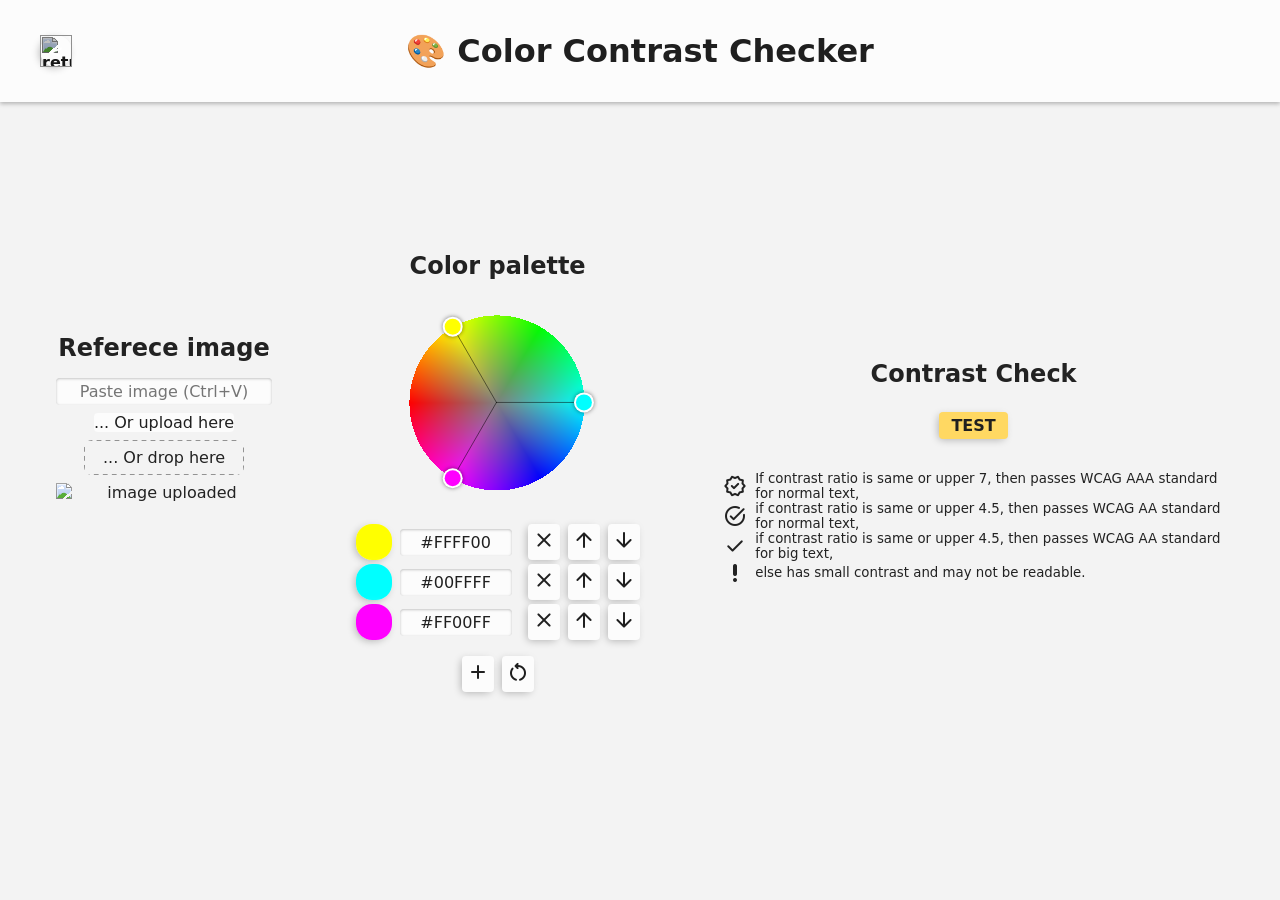
==== contrast-check/index.html @ 96b60060 "mv + upd header footer main styles" ====
<!doctype html>
<html lang="en">

<head>
  <meta charset="utf-8" />
  <meta name="viewport" content="width=device-width, initial-scale=1" />
  <base href="./" />
  <link rel="icon" href="./../favicon.ico" sizes="any" type="image/svg+xml" />
  <link rel="apple-touch-icon" href="./../favicon.ico" sizes="any" type="image/svg+xml" />
  <link rel="manifest" href="./../manifest.webmanifest" />
  <link rel="styleSheet" href="./../styles/styles.css" type="text/css"/>
  
  <title>Color Contrast Checker</title>
  <meta name="description" content="Color palette" />
  <link rel="styleSheet" href="./styles.css" type="text/css" media="screen" />
  <link rel="stylesheet" href="https://fonts.googleapis.com/css2?family=Material+Symbols+Rounded:opsz,wght,FILL,GRAD@24,400,1,0" />
</head>

<body class="light">

  <header class="container row">
    <nav>
      <a class="btn btn-icon" href="./../" id="btn-main-menu">
        <img class="apps-icon" src="./../favicon.ico" title="return to main menu"/>
        <span><</span>
      </a>
    </nav>
    <h1>🎨 Color Contrast Checker</h1>
  </header>

  <main class="container">
    <section class="cont" id="image-reference">
      <h2>Referece image</h2>
      <input type="text" id="image-input" placeholder="Paste image (Ctrl+V)" />
      <label for="image-file" class="custom-file-upload">
        ... Or upload here
        <input type="file" id="image-file" accept="image/*" />
      </label>
      <div id="image-drop">... Or drop here</div>
      <img id="image-display" class="pixel" alt="image uploaded"/>
    </section>

    <!-- COLOR PICKERS -->
    <section class="cont" id="color-picker">
      <h2>Color palette</h2>
      <div>
        <canvas id="colorWheel" width="200" height="200" onclick="pickColorWheel.pickColor(event)"></canvas>
        <!-- onpointerdown="pickColorWheel.enableMove(event, true)"
            onpointerup="pickColorWheel.enableMove(event, false)"
            onpointerout="pickColorWheel.enableMove(event, false)" -->
      </div>
      <ul id="colors"></ul>
      <div class="row">
        <button class="icon" onclick="addColor()">
          <span class="material-symbols-rounded">add</span>
        </button>
        <button class="icon" onclick="resetColors()">
          <span class="material-symbols-rounded">restart_alt</span>
        </button>
      </div>
    </section>

    <!-- TEST COLORS -->
    <section class="cont" id="test">
      <h2>Contrast Check</h2>
      <button class="fade-colors-backg btn-text" onclick="testColors()">TEST</button>
      <div id="test-colors"></div>
      <small>
        <div class="row">
          <span class="material-symbols-rounded">new_releases</span>
          If contrast ratio is same or upper 7, then passes WCAG AAA standard for normal text,
        </div>
        <div class="row">
          <span class="material-symbols-rounded">task_alt</span>
          if contrast ratio is same or upper 4.5, then passes WCAG AA standard for normal text,
        </div>
        <div class="row">
          <span class="material-symbols-rounded">check</span>
          if contrast ratio is same or upper 4.5, then passes WCAG AA standard for big text,
        </div>
        <div class="row">
          <span class="material-symbols-rounded">priority_high</span>
          else has small contrast and may not be readable.
        </div>
      </small>
    </section>

  </main>

  <footer></footer>

</body>

</html>

<script src="./scripts/commonColor.js"></script>
<script src="./scripts/imageViewer.js"></script>
<script src="./scripts/colorManagement.js"></script>
<script src="./scripts/colorPicker.js"></script>
<script src="./scripts/wcagValidation.js"></script>
<script src="./scripts/script.js"></script>
---- styles/styles.css ----
@import url("./reset.css");
@import url("./theme.css");
@import url("./animations.css");
@import url("./layout.css");
@import url("./forms.css");

/* grid-column: 1/-1; */
h1 {
  width: inherit; /*100%*/
  text-align: center;
}

h2 {
  width: 100%;
  margin-bottom: 0.5rem;
}
h2, h3 {
  text-align: center;
}

/* Cards */
.card-container {
  grid-column: 1 / -1;
  display: flex;
  gap: 1rem;
  justify-content: center;
  max-width: max-content;
  flex-wrap: wrap;
  width: 100%;
  min-width: -webkit-fill-available;
}

.card {
  display: block;
  padding: 1rem 1.5rem;
  align-content: space-evenly;
  background-color: var(--paper);
  color: var(--text-secondary);
  border-radius: 0.25rem;
}

.card.card-small { width: 8rem; }

.card h4 {
  text-align: center;
  text-transform: uppercase;
  opacity: 0.85;
}


/* General */
img.apps-icon {
  width: 2rem;
  height: 2rem;
  image-rendering: pixelated;
  vertical-align: middle;
}
#btn-main-menu {
  position: relative;
}
#btn-main-menu span {
  position: absolute;
  left: 0%;
  top: 0%;
  width: 100%;
  height: 100%;
  align-content: center;
  text-align: center;
  font-weight: bold;
  font-size: large;
  color: #fff;
}
#btn-main-menu img {
  filter: brightness(0.75);
}


.big-icon {
  text-align: center;
  font-size: 4rem;
}
---- contrast-check/styles.css ----
@import url('https://fonts.googleapis.com/css2?family=Poppins:wght@200;300;400;600&display=swap');

.container {
  grid-template-columns: 1fr 2fr 3fr;
}

*[hidden] {
  display: none !important;
}

/* button */
button, input, .custom-file-upload {
  position: relative;
  align-items: center;
  border: none;
  border-radius: 0.25rem;
  font-size: 1em;
  background-color: var(--paper);
  color: var(--text-secondary);
  transition: 0.33s;
}
button.icon {
  padding: 0.25rem;
}

input {
  box-shadow: 0px 0.5pt 2pt #00000040 inset;
  padding: 0.25em 0.5em;
  text-align: center;
  font-size: medium;
}
input[type="color"] {
  padding: 0rem;
  width: 2em;
  height: 2em;
}
input[type="file"] {
  display: none;
}
::-webkit-color-swatch { border: none; }
::-moz-color-swatch { border: none; }
::-webkit-color-swatch-wrapper { padding: 0; }
::-moz-color-swatch-wrapper { padding: 0; }

input:focus{
  outline: none;
}
input[type="text"]:hover {
  box-shadow: 0px 1pt 4pt #00000040 inset;
}
input[type="text"]:active {
  box-shadow: 0px 2pt 8pt #00000040 inset;
}


/* General */
.row {
  display: flex;
  flex-direction: row;
  align-items: center;
  gap: 0.5rem;
}

.pixel {
  /* IE, only works on <img> tags */
  -ms-interpolation-mode: nearest-neighbor;
  /* Firefox */
  image-rendering: crisp-edges;
  /* Chromium + Safari */
  image-rendering: pixelated;
}

/* Section cont */
main.container > h1 {
  flex-grow: 1;
  width: 100%;
  text-align: center;
  padding: 0.75rem 1rem 0.5rem;
  font-size: 2.5rem;
}

section.cont {
  position: relative;
  min-height: calc(100% - 2em);
  max-width: 1360px;
  padding: 1em;
  margin: 0px auto;
  display: flex;
  align-items: center;
  justify-content: center;
  flex-wrap: wrap;
}

section#color-picker,
section#test {
  flex-direction: column;
  gap: 1rem;
}

section#color-picker input[type="text"] {
  text-transform: uppercase;
  width: 6rem;
}

/* COLOR PICKER */
canvas#colorWheel {
  cursor: default;
}

/* IMAGE REFERENCE */
#image-reference {
  display: flex;
  text-align: center;
  flex-direction: column;
  gap: 0.5rem;
}
#image-drop {
  background-color: var(--background);
  background-image: url("data:image/svg+xml,%3csvg width='100%25' height='100%25' xmlns='http://www.w3.org/2000/svg'%3e%3crect width='100%25' height='100%25' fill='none' rx='4' ry='4' stroke='%23333' stroke-width='1' stroke-dasharray='4%2c5' stroke-dashoffset='0' stroke-linecap='round'/%3e%3c/svg%3e");
  min-width: 8rem;
  padding: 0.5rem 1rem;
  /* border: 1pt dashed var(--text-primary); */
  border-radius: 0.5rem;
  cursor: pointer;
  transition: 0.3s;
}
#image-drop.hover, #image-drop:hover {
  filter: brightness(0.95);
}
img#image-display {
  width: 100%;
  min-height: 8rem;
  max-width: 100%;
  max-height: 50vh;
  height: auto;
  /* border-radius: 0.5rem; */
  /* border: 1pt dashed var(--primary-main); */
}

/* COLORS */
ul#colors {
  position: relative;
  list-style: none;
  display: flex;
  flex-direction: column;
  /* gap: 0.75rem; */
  gap: 0.25rem;
}
ul#colors input[type="color"]{
  width: 2.25rem;
  height: 2.25rem;
}

/* COMBINATIONS */
#test-colors .combination,
#test-colors .contrast {
  justify-content: space-evenly;
}
#test-colors .combination {
  width: 20rem;
  padding: 0.5rem 0.75rem;
  font-size: medium;
  text-align: center;
}
#test-colors .contrast {
  width: 5rem;
}

@media screen and (max-width: 850px) {
  .container {
    grid-template-columns: 1fr 1fr;
  }
  section#test {
    grid-column: 1/-1;
  }
}

@media screen and (max-width: 640px) {
  .container {
    grid-template-columns: 1fr;
  }
  section#color-picker {
    grid-column: 1/-1;
  }
}

@media (max-width: 480px) {
  #test-colors .combination {
    width: 12rem;
  }
}
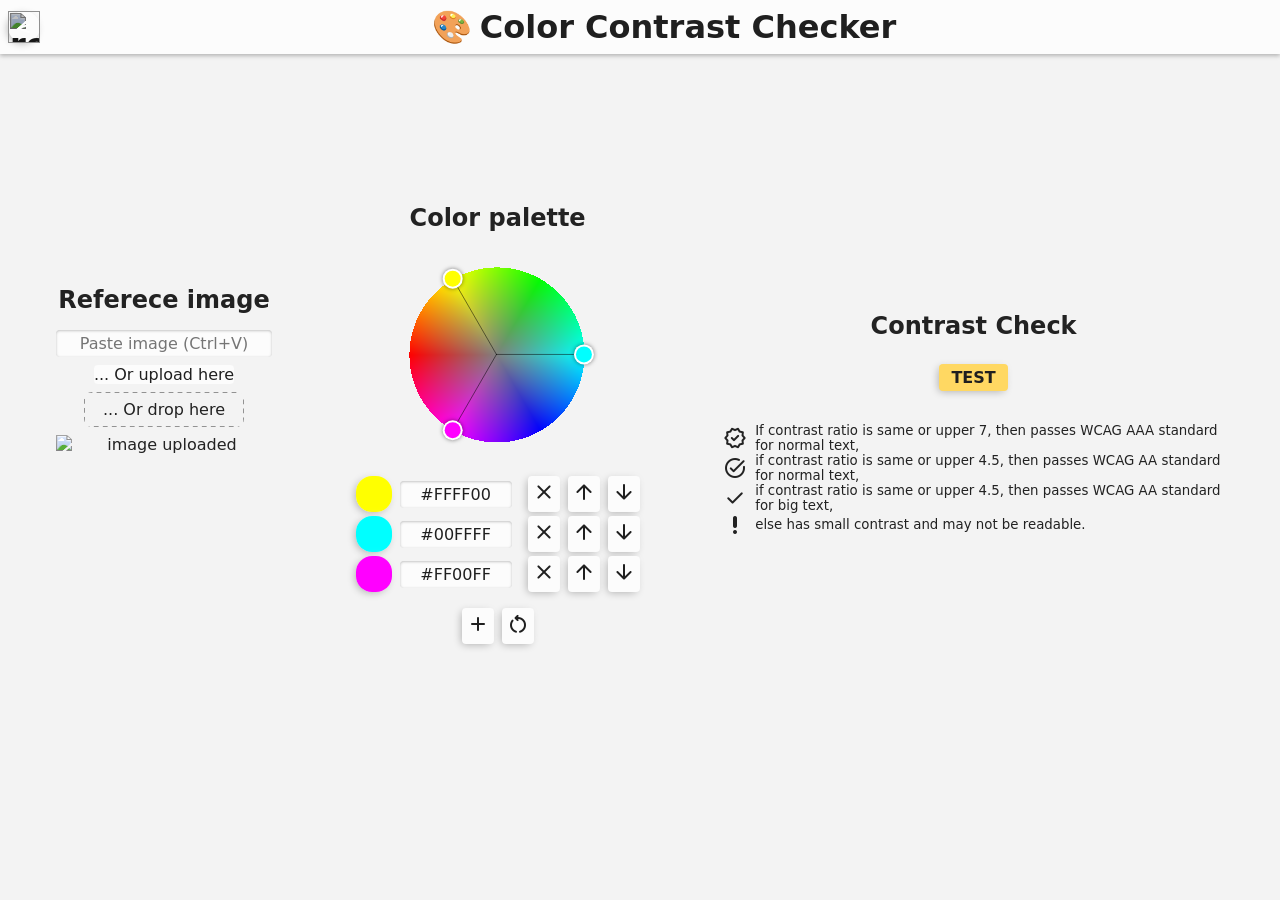
==== commit 4048697c: "Fixing header icons" ====
--- a/contrast-check/index.html
+++ b/contrast-check/index.html
@@ -18,14 +18,17 @@
 
 <body class="light">
 
-  <header class="container row">
+  <header>
     <nav>
       <a class="btn btn-icon" href="./../" id="btn-main-menu">
-        <img class="apps-icon" src="./../favicon.ico" title="return to main menu"/>
+        <img class="apps-icon pixel" src="./../favicon.ico" title="return to main menu"/>
         <span><</span>
       </a>
     </nav>
-    <h1>🎨 Color Contrast Checker</h1>
+    <div class="mini-app-name">
+      <span class="apps-icon">🎨</span>
+      <h1>Color Contrast Checker</h1>
+    </div>
   </header>
 
   <main class="container">
--- a/styles/styles.css
+++ b/styles/styles.css
@@ -16,6 +16,17 @@
 }
 h2, h3 {
   text-align: center;
+}
+
+.pixel {
+  /* IE, only works on <img> tags */
+  -ms-interpolation-mode: nearest-neighbor;
+  /* For Edge, Chrome, and Opera */
+  image-rendering: pixelated;
+  /* For Safari (older versions) and fallback */
+  image-rendering: -webkit-optimize-contrast;
+  /* For Firefox and the future W3C standard */
+  image-rendering: crisp-edges;
 }
 
 /* Cards */
@@ -49,32 +60,6 @@
 
 
 /* General */
-img.apps-icon {
-  width: 2rem;
-  height: 2rem;
-  image-rendering: pixelated;
-  vertical-align: middle;
-}
-#btn-main-menu {
-  position: relative;
-}
-#btn-main-menu span {
-  position: absolute;
-  left: 0%;
-  top: 0%;
-  width: 100%;
-  height: 100%;
-  align-content: center;
-  text-align: center;
-  font-weight: bold;
-  font-size: large;
-  color: #fff;
-}
-#btn-main-menu img {
-  filter: brightness(0.75);
-}
-
-
 .big-icon {
   text-align: center;
   font-size: 4rem;
--- a/contrast-check/styles.css
+++ b/contrast-check/styles.css
@@ -59,15 +59,6 @@
   flex-direction: row;
   align-items: center;
   gap: 0.5rem;
-}
-
-.pixel {
-  /* IE, only works on <img> tags */
-  -ms-interpolation-mode: nearest-neighbor;
-  /* Firefox */
-  image-rendering: crisp-edges;
-  /* Chromium + Safari */
-  image-rendering: pixelated;
 }
 
 /* Section cont */
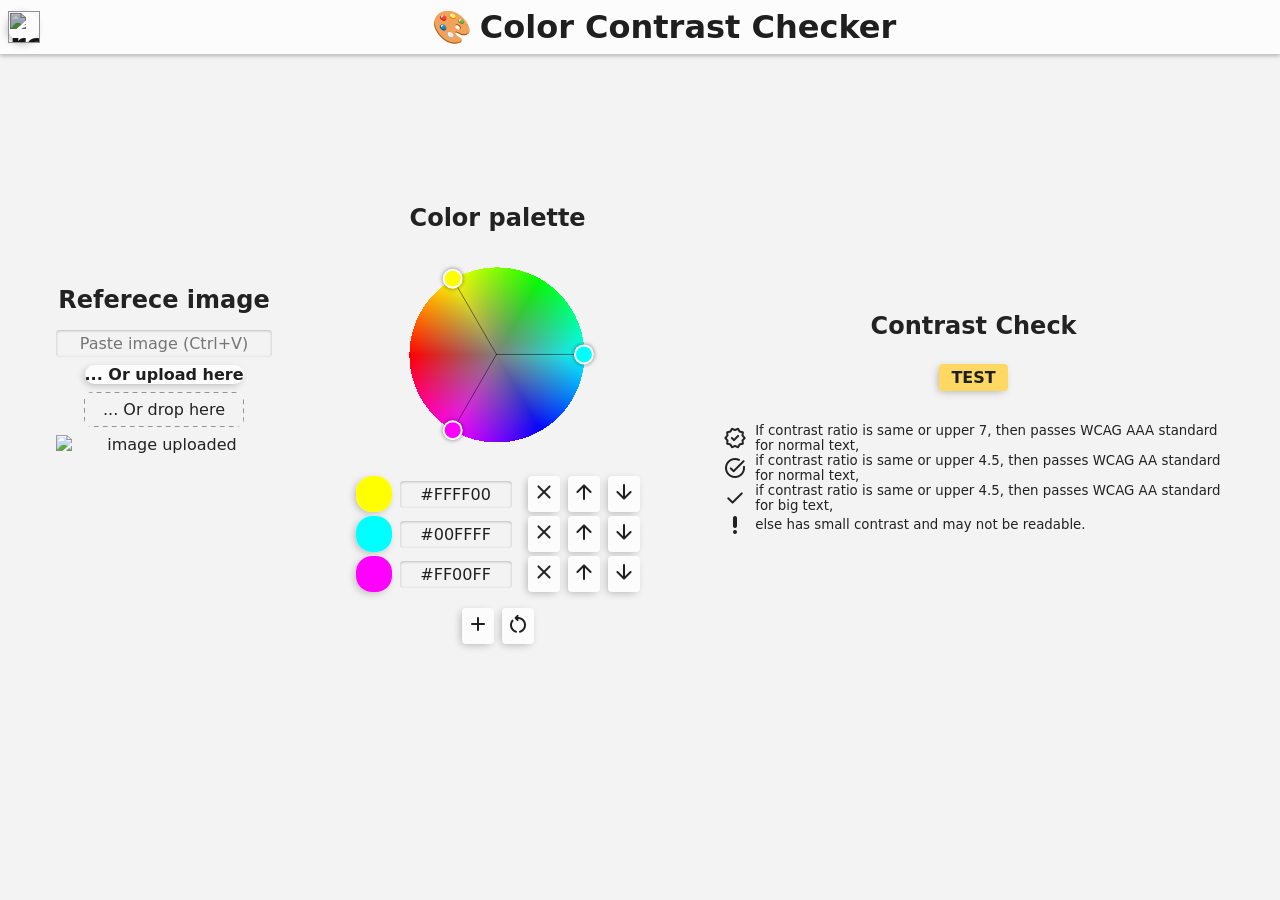
==== commit 4a21c0f8: "updating btns and input styles WIP using contrast-check" ====
--- a/contrast-check/index.html
+++ b/contrast-check/index.html
@@ -35,7 +35,7 @@
     <section class="cont" id="image-reference">
       <h2>Referece image</h2>
       <input type="text" id="image-input" placeholder="Paste image (Ctrl+V)" />
-      <label for="image-file" class="custom-file-upload">
+      <label for="image-file" class="btn">
         ... Or upload here
         <input type="file" id="image-file" accept="image/*" />
       </label>
--- a/styles/styles.css
+++ b/styles/styles.css
@@ -2,7 +2,7 @@
 @import url("./theme.css");
 @import url("./animations.css");
 @import url("./layout.css");
-@import url("./forms.css");
+@import url("./controls.css");
 
 /* grid-column: 1/-1; */
 h1 {
--- a/contrast-check/styles.css
+++ b/contrast-check/styles.css
@@ -6,50 +6,6 @@
 
 *[hidden] {
   display: none !important;
-}
-
-/* button */
-button, input, .custom-file-upload {
-  position: relative;
-  align-items: center;
-  border: none;
-  border-radius: 0.25rem;
-  font-size: 1em;
-  background-color: var(--paper);
-  color: var(--text-secondary);
-  transition: 0.33s;
-}
-button.icon {
-  padding: 0.25rem;
-}
-
-input {
-  box-shadow: 0px 0.5pt 2pt #00000040 inset;
-  padding: 0.25em 0.5em;
-  text-align: center;
-  font-size: medium;
-}
-input[type="color"] {
-  padding: 0rem;
-  width: 2em;
-  height: 2em;
-}
-input[type="file"] {
-  display: none;
-}
-::-webkit-color-swatch { border: none; }
-::-moz-color-swatch { border: none; }
-::-webkit-color-swatch-wrapper { padding: 0; }
-::-moz-color-swatch-wrapper { padding: 0; }
-
-input:focus{
-  outline: none;
-}
-input[type="text"]:hover {
-  box-shadow: 0px 1pt 4pt #00000040 inset;
-}
-input[type="text"]:active {
-  box-shadow: 0px 2pt 8pt #00000040 inset;
 }
 
 
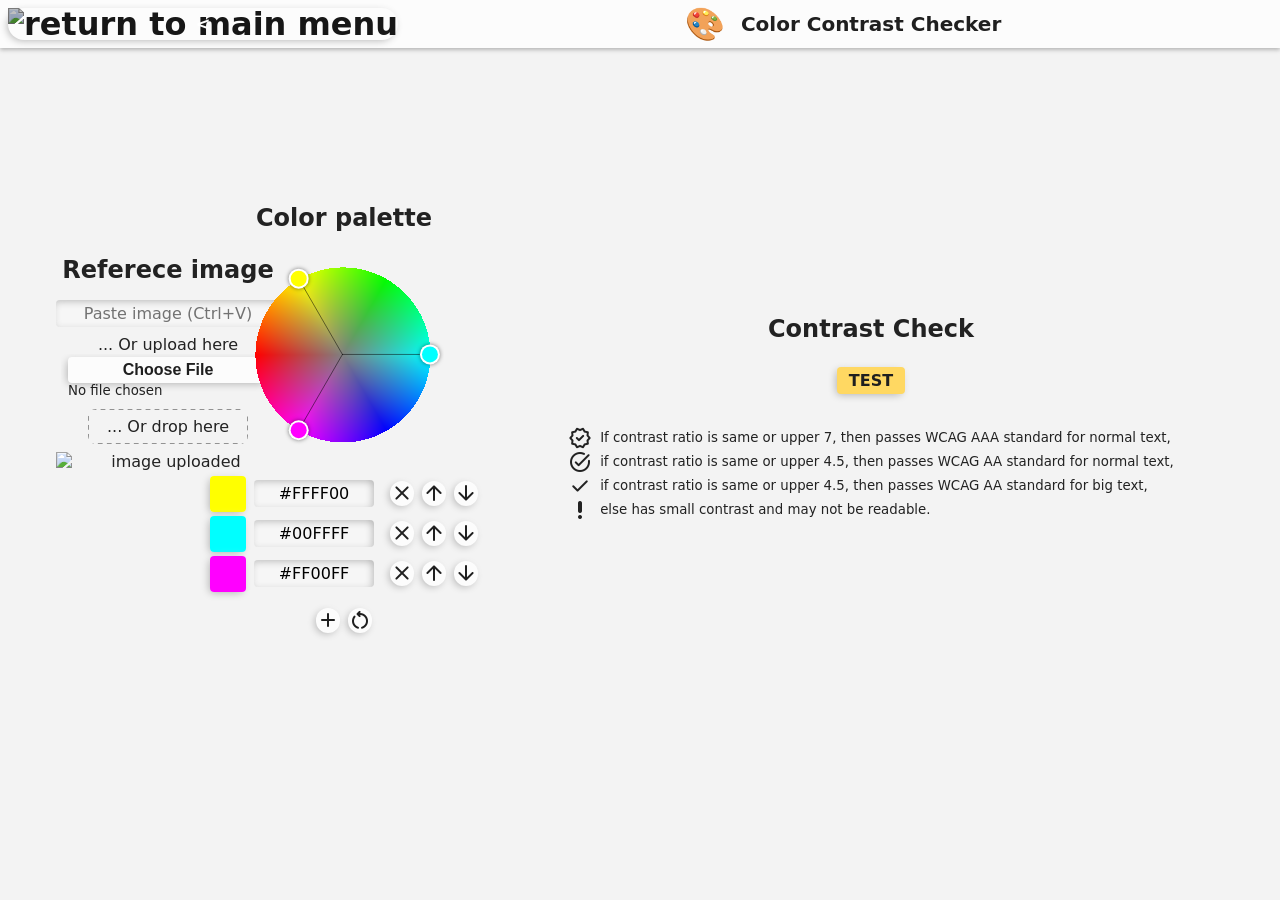
==== commit e64aa49b: "updating inputs style (file + btn) * file no longer requires being inside another container" ====
--- a/contrast-check/index.html
+++ b/contrast-check/index.html
@@ -35,7 +35,7 @@
     <section class="cont" id="image-reference">
       <h2>Referece image</h2>
       <input type="text" id="image-input" placeholder="Paste image (Ctrl+V)" />
-      <label for="image-file" class="btn">
+      <label for="image-file">
         ... Or upload here
         <input type="file" id="image-file" accept="image/*" />
       </label>
@@ -54,10 +54,10 @@
       </div>
       <ul id="colors"></ul>
       <div class="row">
-        <button class="icon" onclick="addColor()">
+        <button class="btn-icon" onclick="addColor()">
           <span class="material-symbols-rounded">add</span>
         </button>
-        <button class="icon" onclick="resetColors()">
+        <button class="btn-icon" onclick="resetColors()">
           <span class="material-symbols-rounded">restart_alt</span>
         </button>
       </div>
@@ -66,7 +66,7 @@
     <!-- TEST COLORS -->
     <section class="cont" id="test">
       <h2>Contrast Check</h2>
-      <button class="fade-colors-backg btn-text" onclick="testColors()">TEST</button>
+      <button class="fade-colors-backg" onclick="testColors()">TEST</button>
       <div id="test-colors"></div>
       <small>
         <div class="row">
--- a/styles/styles.css
+++ b/styles/styles.css
@@ -28,6 +28,10 @@
   /* For Firefox and the future W3C standard */
   image-rendering: crisp-edges;
 }
+
+/* *[hidden] {
+  display: none !important;
+} */
 
 /* Cards */
 .card-container {
--- a/contrast-check/styles.css
+++ b/contrast-check/styles.css
@@ -1,13 +1,4 @@
 @import url('https://fonts.googleapis.com/css2?family=Poppins:wght@200;300;400;600&display=swap');
-
-.container {
-  grid-template-columns: 1fr 2fr 3fr;
-}
-
-*[hidden] {
-  display: none !important;
-}
-
 
 /* General */
 .row {
@@ -44,6 +35,13 @@
   gap: 1rem;
 }
 
+section#color-picker {
+  grid-column: 2/3;
+}
+section#test {
+  grid-column: 4/-1;
+}
+
 section#color-picker input[type="text"] {
   text-transform: uppercase;
   width: 6rem;
@@ -60,6 +58,7 @@
   text-align: center;
   flex-direction: column;
   gap: 0.5rem;
+  grid-column: 1/1;
 }
 #image-drop {
   background-color: var(--background);
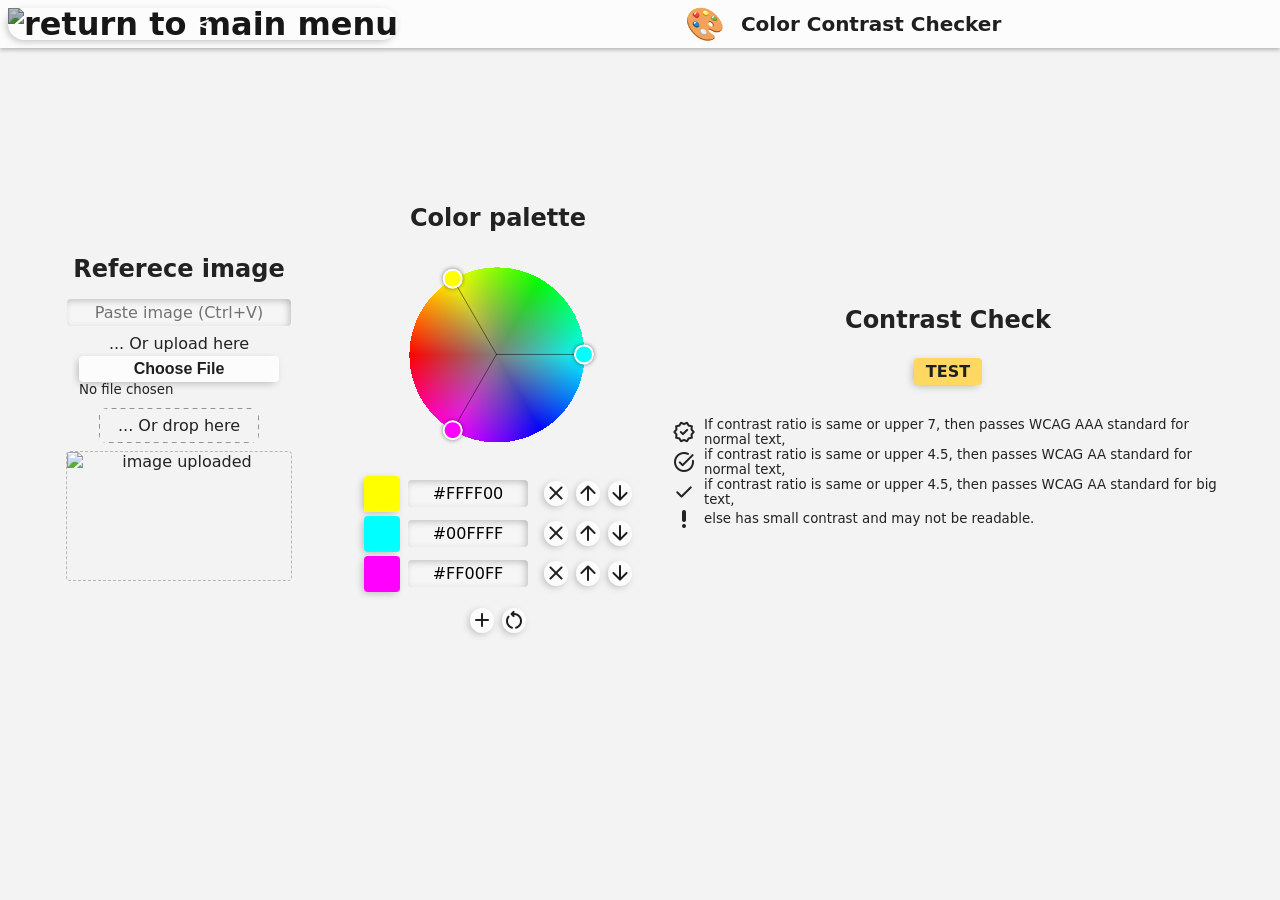
==== commit a61f9c40: "Contrast-checker fix grids" ====
--- a/contrast-check/index.html
+++ b/contrast-check/index.html
@@ -36,7 +36,7 @@
       <h2>Referece image</h2>
       <input type="text" id="image-input" placeholder="Paste image (Ctrl+V)" />
       <label for="image-file">
-        ... Or upload here
+        <div>... Or upload here</div>
         <input type="file" id="image-file" accept="image/*" />
       </label>
       <div id="image-drop">... Or drop here</div>
--- a/styles/styles.css
+++ b/styles/styles.css
@@ -3,6 +3,7 @@
 @import url("./animations.css");
 @import url("./layout.css");
 @import url("./controls.css");
+@import url("./cards.css");
 
 /* grid-column: 1/-1; */
 h1 {
@@ -33,35 +34,6 @@
   display: none !important;
 } */
 
-/* Cards */
-.card-container {
-  grid-column: 1 / -1;
-  display: flex;
-  gap: 1rem;
-  justify-content: center;
-  max-width: max-content;
-  flex-wrap: wrap;
-  width: 100%;
-  min-width: -webkit-fill-available;
-}
-
-.card {
-  display: block;
-  padding: 1rem 1.5rem;
-  align-content: space-evenly;
-  background-color: var(--paper);
-  color: var(--text-secondary);
-  border-radius: 0.25rem;
-}
-
-.card.card-small { width: 8rem; }
-
-.card h4 {
-  text-align: center;
-  text-transform: uppercase;
-  opacity: 0.85;
-}
-
 
 /* General */
 .big-icon {
--- a/contrast-check/styles.css
+++ b/contrast-check/styles.css
@@ -36,10 +36,10 @@
 }
 
 section#color-picker {
-  grid-column: 2/3;
+  grid-column: span 2;
 }
 section#test {
-  grid-column: 4/-1;
+  grid-column: span 4;
 }
 
 section#color-picker input[type="text"] {
@@ -58,7 +58,7 @@
   text-align: center;
   flex-direction: column;
   gap: 0.5rem;
-  grid-column: 1/1;
+  grid-column: span 2;
 }
 #image-drop {
   background-color: var(--background);
@@ -79,8 +79,9 @@
   max-width: 100%;
   max-height: 50vh;
   height: auto;
-  /* border-radius: 0.5rem; */
-  /* border: 1pt dashed var(--primary-main); */
+  border-radius: var(--input-radius);
+  border: 1pt dashed #00000040;
+  outline: 1pt dashed #ffffff40;
 }
 
 /* COLORS */
@@ -117,16 +118,13 @@
     grid-template-columns: 1fr 1fr;
   }
   section#test {
-    grid-column: 1/-1;
+    grid-column: span 2;
   }
 }
 
 @media screen and (max-width: 640px) {
   .container {
     grid-template-columns: 1fr;
-  }
-  section#color-picker {
-    grid-column: 1/-1;
   }
 }
 
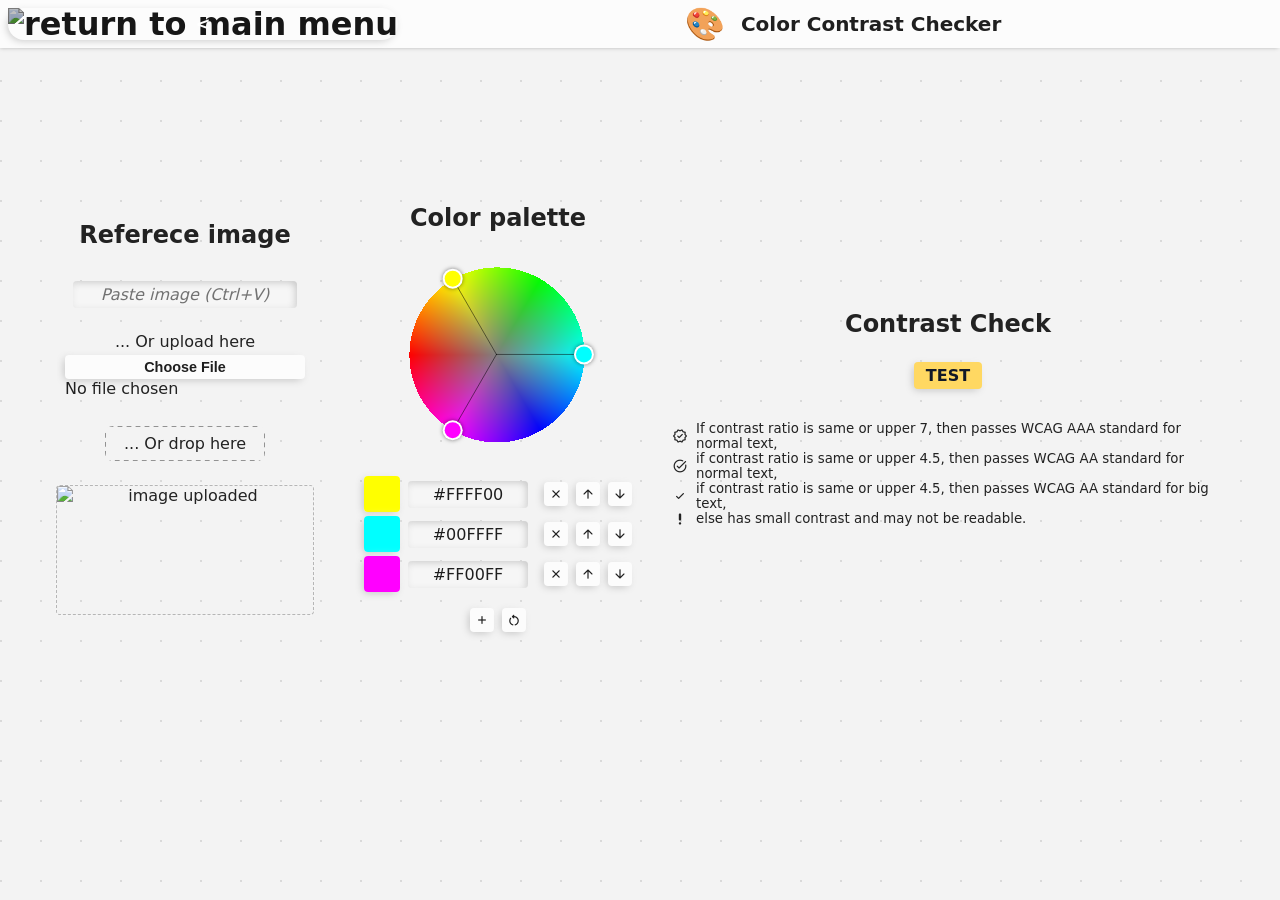
==== commit ebb8265d: "use autmatic dark or light mode" ====
--- a/contrast-check/index.html
+++ b/contrast-check/index.html
@@ -92,6 +92,7 @@
 
   <footer></footer>
 
+  <script src="./../scripts/script.js"></script>
 </body>
 
 </html>
--- a/styles/styles.css
+++ b/styles/styles.css
@@ -2,8 +2,8 @@
 @import url("./theme.css");
 @import url("./animations.css");
 @import url("./layout.css");
+@import url("./cards.css");
 @import url("./controls.css");
-@import url("./cards.css");
 
 /* grid-column: 1/-1; */
 h1 {
@@ -39,4 +39,9 @@
 .big-icon {
   text-align: center;
   font-size: 4rem;
+}
+
+.material-symbols-rounded {
+  font-size: 1rem !important;
+  vertical-align: top;
 }
--- a/contrast-check/styles.css
+++ b/contrast-check/styles.css
@@ -57,11 +57,11 @@
   display: flex;
   text-align: center;
   flex-direction: column;
-  gap: 0.5rem;
+  gap: 1.5rem;
   grid-column: span 2;
 }
 #image-drop {
-  background-color: var(--background);
+  background-color: var(--background-color);
   background-image: url("data:image/svg+xml,%3csvg width='100%25' height='100%25' xmlns='http://www.w3.org/2000/svg'%3e%3crect width='100%25' height='100%25' fill='none' rx='4' ry='4' stroke='%23333' stroke-width='1' stroke-dasharray='4%2c5' stroke-dashoffset='0' stroke-linecap='round'/%3e%3c/svg%3e");
   min-width: 8rem;
   padding: 0.5rem 1rem;
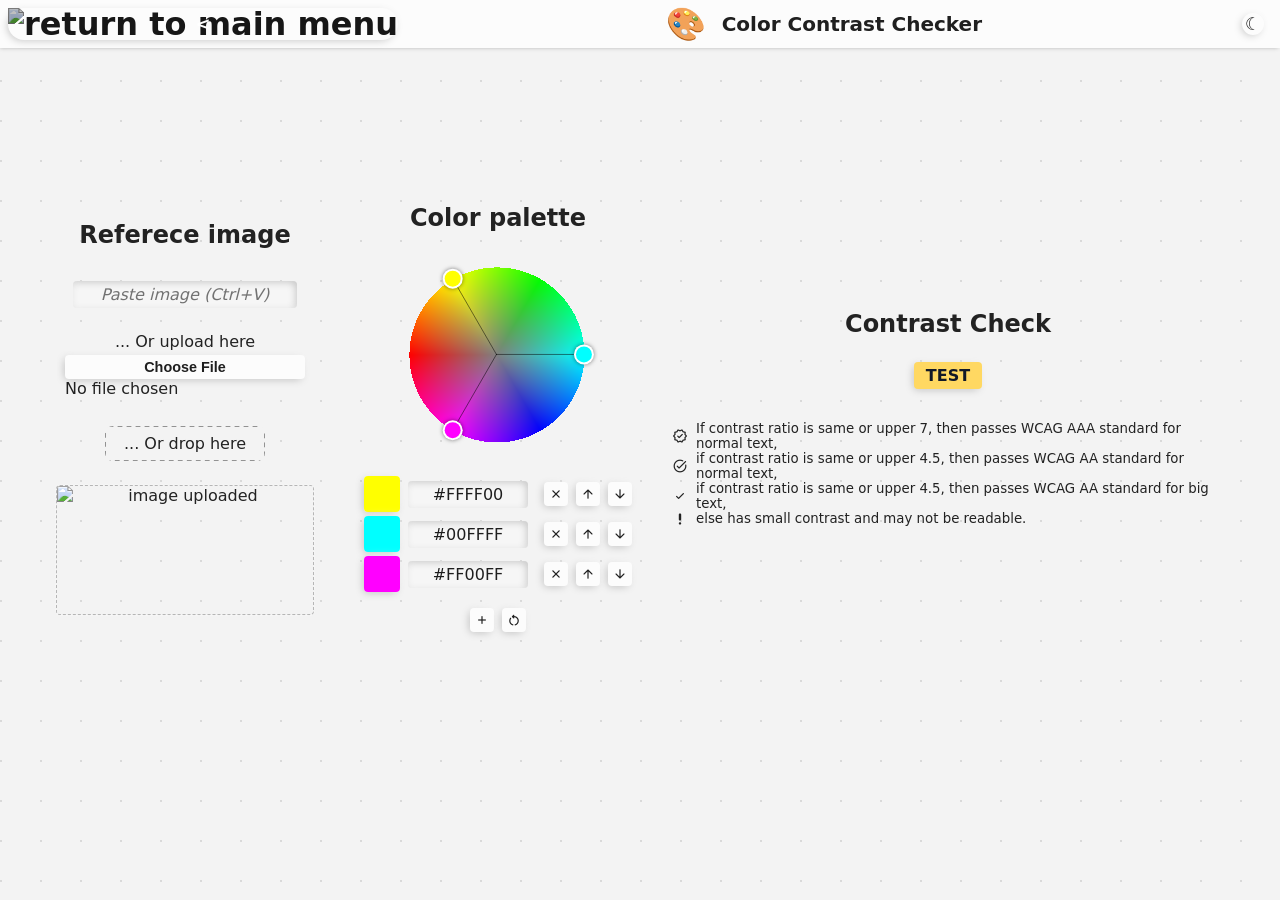
==== commit f0c7577d: "Adding tooogle mode" ====
--- a/contrast-check/index.html
+++ b/contrast-check/index.html
@@ -29,6 +29,10 @@
       <span class="apps-icon">🎨</span>
       <h1>Color Contrast Checker</h1>
     </div>
+    <div id="theme">
+      <button title="light mode" id="theme-light" class="btn-icon" onclick="Theme.SetMode('light')">⛭</button>
+      <button title="dark mode" id="theme-dark" class="btn-icon" onclick="Theme.SetMode('dark')">☾</button>
+    </div>
   </header>
 
   <main class="container">
@@ -54,10 +58,10 @@
       </div>
       <ul id="colors"></ul>
       <div class="row">
-        <button class="btn-icon" onclick="addColor()">
+        <button class="btn-icon-text" onclick="addColor()">
           <span class="material-symbols-rounded">add</span>
         </button>
-        <button class="btn-icon" onclick="resetColors()">
+        <button class="btn-icon-text" onclick="resetColors()">
           <span class="material-symbols-rounded">restart_alt</span>
         </button>
       </div>
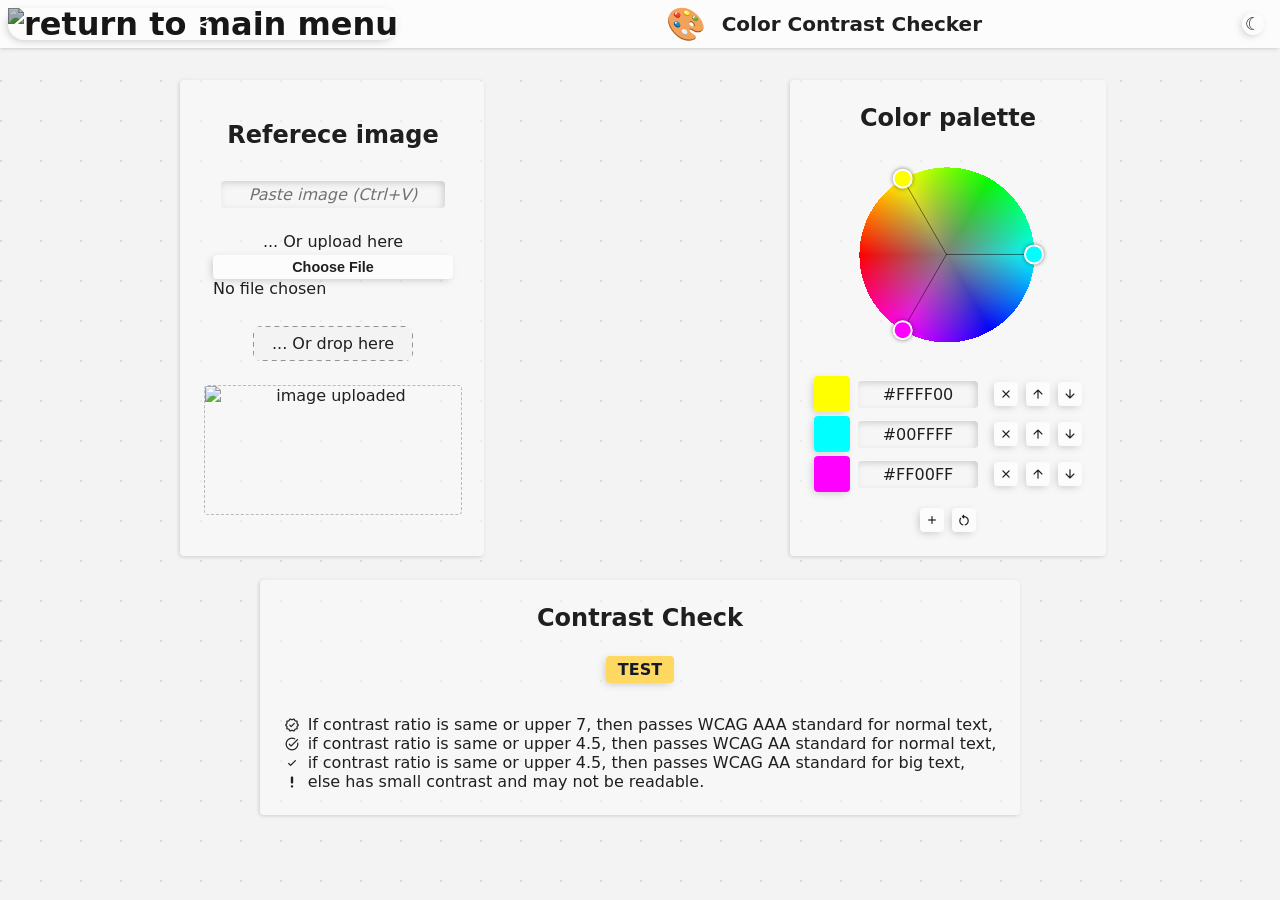
==== commit c74bea60: "adding cards + fix overflow scroll + pre" ====
--- a/contrast-check/index.html
+++ b/contrast-check/index.html
@@ -36,7 +36,7 @@
   </header>
 
   <main class="container">
-    <section class="cont" id="image-reference">
+    <section class="card cont" id="image-reference">
       <h2>Referece image</h2>
       <input type="text" id="image-input" placeholder="Paste image (Ctrl+V)" />
       <label for="image-file">
@@ -48,7 +48,7 @@
     </section>
 
     <!-- COLOR PICKERS -->
-    <section class="cont" id="color-picker">
+    <section class="card cont" id="color-picker">
       <h2>Color palette</h2>
       <div>
         <canvas id="colorWheel" width="200" height="200" onclick="pickColorWheel.pickColor(event)"></canvas>
@@ -68,11 +68,11 @@
     </section>
 
     <!-- TEST COLORS -->
-    <section class="cont" id="test">
+    <section class="card cont" id="test">
       <h2>Contrast Check</h2>
       <button class="fade-colors-backg" onclick="testColors()">TEST</button>
       <div id="test-colors"></div>
-      <small>
+      <div>
         <div class="row">
           <span class="material-symbols-rounded">new_releases</span>
           If contrast ratio is same or upper 7, then passes WCAG AAA standard for normal text,
@@ -89,7 +89,7 @@
           <span class="material-symbols-rounded">priority_high</span>
           else has small contrast and may not be readable.
         </div>
-      </small>
+      </div>
     </section>
 
   </main>
--- a/styles/styles.css
+++ b/styles/styles.css
@@ -35,6 +35,17 @@
 } */
 
 
+pre {
+  background: var(--paper-color);
+  color: var(--text-secondary);
+  box-shadow: var(--shadow-1-up) var(--shadow-light) inset,
+              var(--shadow-1-down) var(--shadow-dark) inset;
+  padding: 0.85rem 0.75rem;
+  max-width: 100%;
+  overflow-x: auto;
+}
+
+
 /* General */
 .big-icon {
   text-align: center;
--- a/contrast-check/styles.css
+++ b/contrast-check/styles.css
@@ -113,18 +113,18 @@
   width: 5rem;
 }
 
-@media screen and (max-width: 850px) {
+@media screen and (max-width: 1280px) {
   .container {
-    grid-template-columns: 1fr 1fr;
-  }
-  section#test {
-    grid-column: span 2;
+    grid-template-columns: repeat(4, 1fr);
   }
 }
 
-@media screen and (max-width: 640px) {
+@media screen and (max-width: 680px) {
   .container {
     grid-template-columns: 1fr;
+  }
+  section {
+    grid-column: 1 / -1 !important;
   }
 }
 
